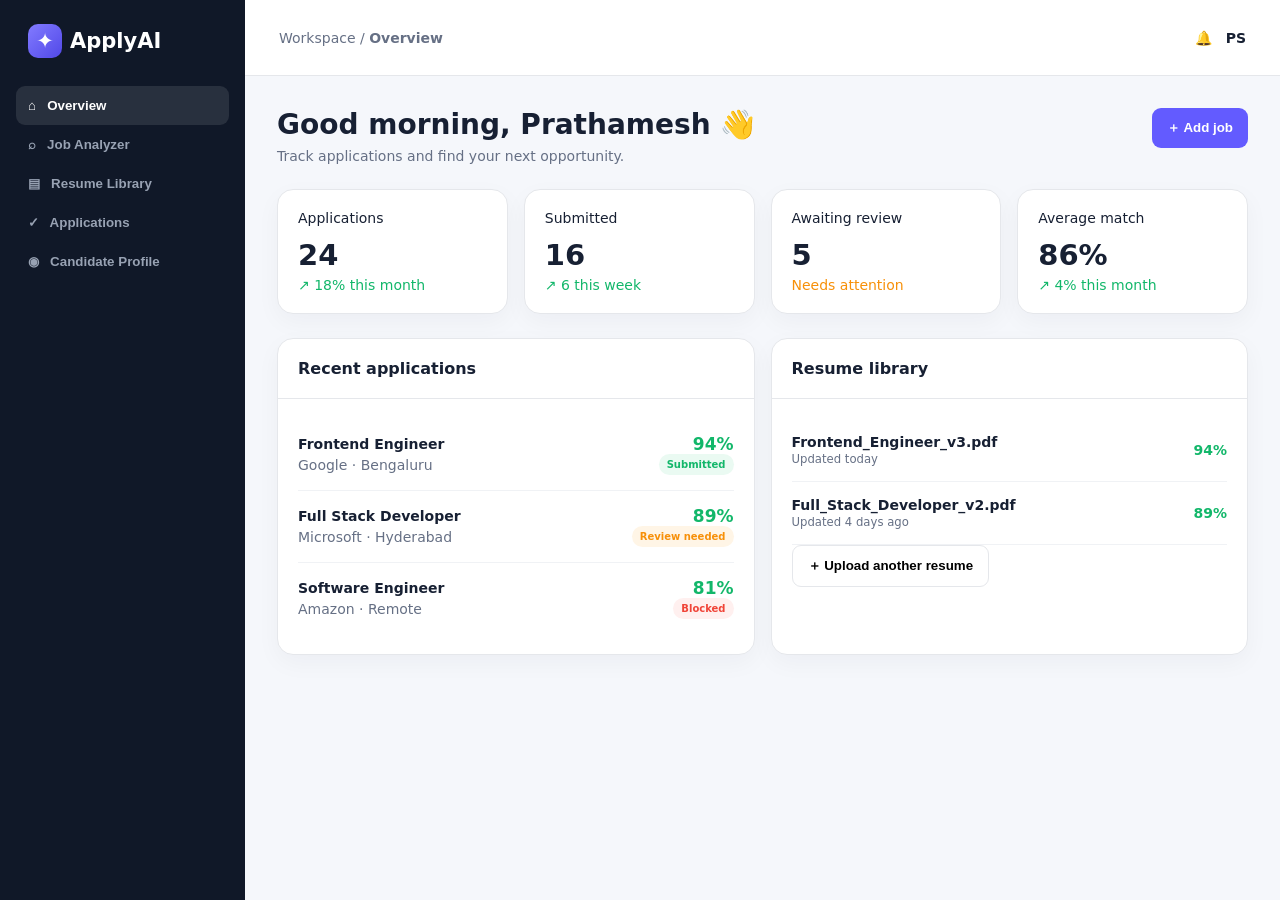
==== frontend/index.html @ 6082a5fd "Create initial AI Job Application Agent project with UI, API, Docker, and extension" ====
<!doctype html>
<html lang="en">
<head>
<meta charset="utf-8"><meta name="viewport" content="width=device-width,initial-scale=1"><title>ApplyAI</title>
<style>
:root{--bg:#f5f7fb;--card:#fff;--dark:#101828;--muted:#667085;--primary:#635bff;--green:#12b76a;--orange:#f79009;--red:#f04438;--border:#e5e7eb}*{box-sizing:border-box}body{margin:0;background:var(--bg);color:#172033;font:14px Inter,system-ui,sans-serif}.app{display:flex;min-height:100vh}.side{width:245px;position:fixed;inset:0 auto 0 0;background:var(--dark);color:#fff;padding:24px 16px}.brand{font-size:21px;font-weight:800;padding:0 12px 28px}.brand b{display:inline-grid;place-items:center;width:34px;height:34px;margin-right:8px;border-radius:10px;background:linear-gradient(135deg,#827bff,#5148e8)}.nav{width:100%;display:block;padding:12px;border:0;border-radius:9px;background:transparent;color:#98a2b3;text-align:left;cursor:pointer}.nav:hover,.nav.active{background:#ffffff1a;color:#fff}.main{width:calc(100% - 245px);margin-left:245px}.top{height:76px;display:flex;align-items:center;justify-content:space-between;padding:0 34px;border-bottom:1px solid var(--border);background:#fff}.content{max-width:1500px;margin:auto;padding:32px}.heading{display:flex;justify-content:space-between;align-items:start;margin-bottom:25px}.heading h1{margin:0 0 7px;font-size:28px}.muted{color:var(--muted)}button{cursor:pointer;border:0;border-radius:9px;padding:11px 15px;font-weight:700}.primary{background:var(--primary);color:#fff}.secondary{background:#fff;border:1px solid var(--border)}.stats,.grid{display:grid;grid-template-columns:repeat(4,1fr);gap:16px}.grid{grid-template-columns:repeat(2,1fr);margin-top:24px}.card{background:var(--card);border:1px solid var(--border);border-radius:16px;box-shadow:0 8px 25px #1018280a}.card h2,.card header{margin:0;padding:20px;border-bottom:1px solid var(--border);font-size:16px}.body{padding:20px}.stat{padding:20px}.stat strong{display:block;margin:12px 0 5px;font-size:29px}.green{color:var(--green)}.orange{color:var(--orange)}.red{color:var(--red)}.job{display:flex;justify-content:space-between;align-items:center;padding:15px 0;border-bottom:1px solid #f0f2f5}.job:last-child{border:0}.jobtitle{font-weight:800;margin-bottom:5px}.score{font-weight:800;color:var(--green);font-size:17px;text-align:right}.badge{display:inline-block;padding:5px 8px;border-radius:20px;font-size:10px;font-weight:800;background:#eafaf2;color:var(--green)}.review{background:#fff5e6;color:var(--orange)}.blocked{background:#fff0ef;color:var(--red)}.page{display:none}.page.active{display:block}.form{max-width:850px}.field{margin-bottom:16px}.field label{display:block;margin-bottom:7px;font-weight:700;font-size:12px}.field input,.field textarea{width:100%;padding:12px;border:1px solid var(--border);border-radius:9px}.field textarea{min-height:140px}.result{display:none;margin-top:20px;padding:20px;border:1px solid #ccebd9;border-radius:12px;background:#f4fff8}.pill{display:inline-block;margin:4px;padding:6px 9px;background:#eff8ff;color:#175cd3;border-radius:6px;font-size:11px;font-weight:700}@media(max-width:850px){.side{display:none}.main{width:100%;margin:0}.stats,.grid{grid-template-columns:1fr 1fr}.content{padding:20px}}@media(max-width:520px){.stats,.grid{grid-template-columns:1fr}.top{padding:0 18px}}
</style></head>
<body><div class="app"><aside class="side"><div class="brand"><b>✦</b>ApplyAI</div><button class="nav active" data-page="overview">⌂ &nbsp; Overview</button><button class="nav" data-page="jobs">⌕ &nbsp; Job Analyzer</button><button class="nav" data-page="resumes">▤ &nbsp; Resume Library</button><button class="nav" data-page="applications">✓ &nbsp; Applications</button><button class="nav" data-page="profile">◉ &nbsp; Candidate Profile</button></aside><main class="main"><header class="top"><span class="muted">Workspace / <b id="crumb">Overview</b></span><span>🔔 &nbsp; <b>PS</b></span></header><div class="content">
<section id="overview" class="page active"><div class="heading"><div><h1>Good morning, Prathamesh 👋</h1><span class="muted">Track applications and find your next opportunity.</span></div><button class="primary" onclick="show('jobs')">＋ Add job</button></div><div class="stats"><div class="card stat">Applications<strong>24</strong><span class="green">↗ 18% this month</span></div><div class="card stat">Submitted<strong>16</strong><span class="green">↗ 6 this week</span></div><div class="card stat">Awaiting review<strong>5</strong><span class="orange">Needs attention</span></div><div class="card stat">Average match<strong>86%</strong><span class="green">↗ 4% this month</span></div></div><div class="grid"><div class="card"><h2>Recent applications</h2><div class="body"><div class="job"><div><div class="jobtitle">Frontend Engineer</div><span class="muted">Google · Bengaluru</span></div><div><div class="score">94%</div><span class="badge">Submitted</span></div></div><div class="job"><div><div class="jobtitle">Full Stack Developer</div><span class="muted">Microsoft · Hyderabad</span></div><div><div class="score">89%</div><span class="badge review">Review needed</span></div></div><div class="job"><div><div class="jobtitle">Software Engineer</div><span class="muted">Amazon · Remote</span></div><div><div class="score">81%</div><span class="badge blocked">Blocked</span></div></div></div></div><div class="card"><h2>Resume library</h2><div class="body"><div class="job"><div><b>Frontend_Engineer_v3.pdf</b><br><small class="muted">Updated today</small></div><b class="green">94%</b></div><div class="job"><div><b>Full_Stack_Developer_v2.pdf</b><br><small class="muted">Updated 4 days ago</small></div><b class="green">89%</b></div><button class="secondary" onclick="show('resumes')">＋ Upload another resume</button></div></div></div></section>
<section id="jobs" class="page"><div class="heading"><div><h1>Job analyzer</h1><span class="muted">Paste a job URL and description to compare resumes.</span></div></div><div class="card form"><h2>Analyze a new job</h2><div class="body"><div class="field"><label>Job URL</label><input id="url" placeholder="https://company.com/careers/job"></div><div class="field"><label>Job description</label><textarea id="description" placeholder="Paste the job description here..."></textarea></div><button class="primary" onclick="analyze()">Analyze with AI</button><div id="result" class="result"><h3>Best resume: Frontend_Engineer_v3.pdf</h3><p class="muted">This resume is the strongest fit for the role.</p><b class="green" style="font-size:28px">94% match</b><div><span class="pill">React</span><span class="pill">TypeScript</span><span class="pill">Next.js</span><span class="pill">API</span></div><br><button class="primary" onclick="alert('Review screen opened. Approval is required before submission.')">Continue to review</button></div></div></div></section>
<section id="resumes" class="page"><div class="heading"><div><h1>Resume library</h1><span class="muted">Manage resume versions used for matching.</span></div></div><div class="card"><h2>Your resumes</h2><div class="body"><div class="job"><b>Frontend_Engineer_v3.pdf</b><span class="green">94% best fit</span></div><div class="job"><b>Full_Stack_Developer_v2.pdf</b><span class="green">89%</span></div><div class="job"><b>Backend_Engineer_v1.docx</b><span class="green">81%</span></div><input type="file" accept=".pdf,.doc,.docx" style="margin-top:18px"></div></div></section>
<section id="applications" class="page"><div class="heading"><div><h1>Applications</h1><span class="muted">Track every application in one place.</span></div><button class="secondary" onclick="alert('Spreadsheet export started')">Export spreadsheet</button></div><div class="card"><h2>Application tracker</h2><div class="body"><div class="job"><div><b>Google · Frontend Engineer</b><br><small class="muted">Applied today · Frontend_Engineer_v3.pdf</small></div><span class="badge">Submitted</span></div><div class="job"><div><b>Microsoft · Full Stack Developer</b><br><small class="muted">Needs user review</small></div><span class="badge review">Review needed</span></div><div class="job"><div><b>Amazon · Software Engineer</b><br><small class="muted">CAPTCHA detected</small></div><span class="badge blocked">Blocked</span></div></div></div></section>
<section id="profile" class="page"><div class="heading"><div><h1>Candidate profile</h1><span class="muted">Store verified information for safe autofill.</span></div></div><div class="card form"><h2>Personal information</h2><div class="body"><div class="grid" style="margin:0"><div class="field"><label>First name</label><input value="Prathamesh"></div><div class="field"><label>Last name</label><input value="Salke"></div><div class="field"><label>Email</label><input value="candidate@example.com"></div><div class="field"><label>Phone</label><input value="+91 98765 43210"></div></div><div class="field"><label>Education</label><textarea>Bachelor of Computer Applications</textarea></div><div class="field"><label>Experience summary</label><textarea>Frontend developer with experience building React and TypeScript applications.</textarea></div><button class="primary" onclick="alert('Profile saved')">Save changes</button></div></div></section>
</div></main></div><script>const labels={overview:'Overview',jobs:'Job Analyzer',resumes:'Resume Library',applications:'Applications',profile:'Candidate Profile'};function show(id){document.querySelectorAll('.page').forEach(x=>x.classList.remove('active'));document.getElementById(id).classList.add('active');document.querySelectorAll('.nav').forEach(x=>x.classList.toggle('active',x.dataset.page===id));document.getElementById('crumb').textContent=labels[id];scrollTo(0,0)}document.querySelectorAll('.nav').forEach(x=>x.onclick=()=>show(x.dataset.page));function analyze(){if(!document.getElementById('url').value||!document.getElementById('description').value)return alert('Enter a job URL and description');document.getElementById('result').style.display='block'}</script></body></html>
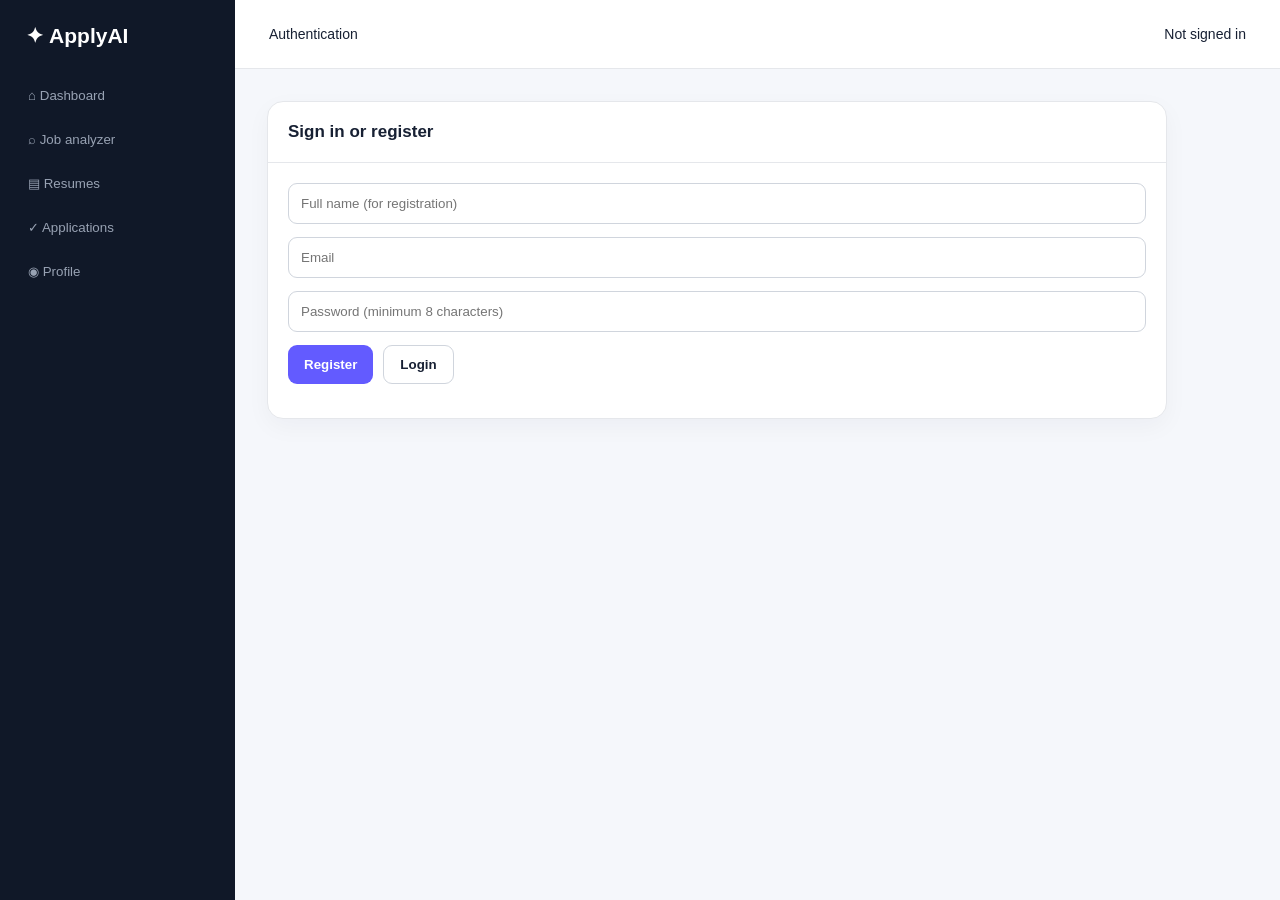
==== commit f28e549b: "Implement runnable full MVP with persistent backend, auth, parsing, matching, UI, extension, and Doc" ====
--- a/frontend/index.html
+++ b/frontend/index.html
@@ -1,14 +1,3 @@
 <!doctype html>
-<html lang="en">
-<head>
-<meta charset="utf-8"><meta name="viewport" content="width=device-width,initial-scale=1"><title>ApplyAI</title>
-<style>
-:root{--bg:#f5f7fb;--card:#fff;--dark:#101828;--muted:#667085;--primary:#635bff;--green:#12b76a;--orange:#f79009;--red:#f04438;--border:#e5e7eb}*{box-sizing:border-box}body{margin:0;background:var(--bg);color:#172033;font:14px Inter,system-ui,sans-serif}.app{display:flex;min-height:100vh}.side{width:245px;position:fixed;inset:0 auto 0 0;background:var(--dark);color:#fff;padding:24px 16px}.brand{font-size:21px;font-weight:800;padding:0 12px 28px}.brand b{display:inline-grid;place-items:center;width:34px;height:34px;margin-right:8px;border-radius:10px;background:linear-gradient(135deg,#827bff,#5148e8)}.nav{width:100%;display:block;padding:12px;border:0;border-radius:9px;background:transparent;color:#98a2b3;text-align:left;cursor:pointer}.nav:hover,.nav.active{background:#ffffff1a;color:#fff}.main{width:calc(100% - 245px);margin-left:245px}.top{height:76px;display:flex;align-items:center;justify-content:space-between;padding:0 34px;border-bottom:1px solid var(--border);background:#fff}.content{max-width:1500px;margin:auto;padding:32px}.heading{display:flex;justify-content:space-between;align-items:start;margin-bottom:25px}.heading h1{margin:0 0 7px;font-size:28px}.muted{color:var(--muted)}button{cursor:pointer;border:0;border-radius:9px;padding:11px 15px;font-weight:700}.primary{background:var(--primary);color:#fff}.secondary{background:#fff;border:1px solid var(--border)}.stats,.grid{display:grid;grid-template-columns:repeat(4,1fr);gap:16px}.grid{grid-template-columns:repeat(2,1fr);margin-top:24px}.card{background:var(--card);border:1px solid var(--border);border-radius:16px;box-shadow:0 8px 25px #1018280a}.card h2,.card header{margin:0;padding:20px;border-bottom:1px solid var(--border);font-size:16px}.body{padding:20px}.stat{padding:20px}.stat strong{display:block;margin:12px 0 5px;font-size:29px}.green{color:var(--green)}.orange{color:var(--orange)}.red{color:var(--red)}.job{display:flex;justify-content:space-between;align-items:center;padding:15px 0;border-bottom:1px solid #f0f2f5}.job:last-child{border:0}.jobtitle{font-weight:800;margin-bottom:5px}.score{font-weight:800;color:var(--green);font-size:17px;text-align:right}.badge{display:inline-block;padding:5px 8px;border-radius:20px;font-size:10px;font-weight:800;background:#eafaf2;color:var(--green)}.review{background:#fff5e6;color:var(--orange)}.blocked{background:#fff0ef;color:var(--red)}.page{display:none}.page.active{display:block}.form{max-width:850px}.field{margin-bottom:16px}.field label{display:block;margin-bottom:7px;font-weight:700;font-size:12px}.field input,.field textarea{width:100%;padding:12px;border:1px solid var(--border);border-radius:9px}.field textarea{min-height:140px}.result{display:none;margin-top:20px;padding:20px;border:1px solid #ccebd9;border-radius:12px;background:#f4fff8}.pill{display:inline-block;margin:4px;padding:6px 9px;background:#eff8ff;color:#175cd3;border-radius:6px;font-size:11px;font-weight:700}@media(max-width:850px){.side{display:none}.main{width:100%;margin:0}.stats,.grid{grid-template-columns:1fr 1fr}.content{padding:20px}}@media(max-width:520px){.stats,.grid{grid-template-columns:1fr}.top{padding:0 18px}}
-</style></head>
-<body><div class="app"><aside class="side"><div class="brand"><b>✦</b>ApplyAI</div><button class="nav active" data-page="overview">⌂ &nbsp; Overview</button><button class="nav" data-page="jobs">⌕ &nbsp; Job Analyzer</button><button class="nav" data-page="resumes">▤ &nbsp; Resume Library</button><button class="nav" data-page="applications">✓ &nbsp; Applications</button><button class="nav" data-page="profile">◉ &nbsp; Candidate Profile</button></aside><main class="main"><header class="top"><span class="muted">Workspace / <b id="crumb">Overview</b></span><span>🔔 &nbsp; <b>PS</b></span></header><div class="content">
-<section id="overview" class="page active"><div class="heading"><div><h1>Good morning, Prathamesh 👋</h1><span class="muted">Track applications and find your next opportunity.</span></div><button class="primary" onclick="show('jobs')">＋ Add job</button></div><div class="stats"><div class="card stat">Applications<strong>24</strong><span class="green">↗ 18% this month</span></div><div class="card stat">Submitted<strong>16</strong><span class="green">↗ 6 this week</span></div><div class="card stat">Awaiting review<strong>5</strong><span class="orange">Needs attention</span></div><div class="card stat">Average match<strong>86%</strong><span class="green">↗ 4% this month</span></div></div><div class="grid"><div class="card"><h2>Recent applications</h2><div class="body"><div class="job"><div><div class="jobtitle">Frontend Engineer</div><span class="muted">Google · Bengaluru</span></div><div><div class="score">94%</div><span class="badge">Submitted</span></div></div><div class="job"><div><div class="jobtitle">Full Stack Developer</div><span class="muted">Microsoft · Hyderabad</span></div><div><div class="score">89%</div><span class="badge review">Review needed</span></div></div><div class="job"><div><div class="jobtitle">Software Engineer</div><span class="muted">Amazon · Remote</span></div><div><div class="score">81%</div><span class="badge blocked">Blocked</span></div></div></div></div><div class="card"><h2>Resume library</h2><div class="body"><div class="job"><div><b>Frontend_Engineer_v3.pdf</b><br><small class="muted">Updated today</small></div><b class="green">94%</b></div><div class="job"><div><b>Full_Stack_Developer_v2.pdf</b><br><small class="muted">Updated 4 days ago</small></div><b class="green">89%</b></div><button class="secondary" onclick="show('resumes')">＋ Upload another resume</button></div></div></div></section>
-<section id="jobs" class="page"><div class="heading"><div><h1>Job analyzer</h1><span class="muted">Paste a job URL and description to compare resumes.</span></div></div><div class="card form"><h2>Analyze a new job</h2><div class="body"><div class="field"><label>Job URL</label><input id="url" placeholder="https://company.com/careers/job"></div><div class="field"><label>Job description</label><textarea id="description" placeholder="Paste the job description here..."></textarea></div><button class="primary" onclick="analyze()">Analyze with AI</button><div id="result" class="result"><h3>Best resume: Frontend_Engineer_v3.pdf</h3><p class="muted">This resume is the strongest fit for the role.</p><b class="green" style="font-size:28px">94% match</b><div><span class="pill">React</span><span class="pill">TypeScript</span><span class="pill">Next.js</span><span class="pill">API</span></div><br><button class="primary" onclick="alert('Review screen opened. Approval is required before submission.')">Continue to review</button></div></div></div></section>
-<section id="resumes" class="page"><div class="heading"><div><h1>Resume library</h1><span class="muted">Manage resume versions used for matching.</span></div></div><div class="card"><h2>Your resumes</h2><div class="body"><div class="job"><b>Frontend_Engineer_v3.pdf</b><span class="green">94% best fit</span></div><div class="job"><b>Full_Stack_Developer_v2.pdf</b><span class="green">89%</span></div><div class="job"><b>Backend_Engineer_v1.docx</b><span class="green">81%</span></div><input type="file" accept=".pdf,.doc,.docx" style="margin-top:18px"></div></div></section>
-<section id="applications" class="page"><div class="heading"><div><h1>Applications</h1><span class="muted">Track every application in one place.</span></div><button class="secondary" onclick="alert('Spreadsheet export started')">Export spreadsheet</button></div><div class="card"><h2>Application tracker</h2><div class="body"><div class="job"><div><b>Google · Frontend Engineer</b><br><small class="muted">Applied today · Frontend_Engineer_v3.pdf</small></div><span class="badge">Submitted</span></div><div class="job"><div><b>Microsoft · Full Stack Developer</b><br><small class="muted">Needs user review</small></div><span class="badge review">Review needed</span></div><div class="job"><div><b>Amazon · Software Engineer</b><br><small class="muted">CAPTCHA detected</small></div><span class="badge blocked">Blocked</span></div></div></div></section>
-<section id="profile" class="page"><div class="heading"><div><h1>Candidate profile</h1><span class="muted">Store verified information for safe autofill.</span></div></div><div class="card form"><h2>Personal information</h2><div class="body"><div class="grid" style="margin:0"><div class="field"><label>First name</label><input value="Prathamesh"></div><div class="field"><label>Last name</label><input value="Salke"></div><div class="field"><label>Email</label><input value="candidate@example.com"></div><div class="field"><label>Phone</label><input value="+91 98765 43210"></div></div><div class="field"><label>Education</label><textarea>Bachelor of Computer Applications</textarea></div><div class="field"><label>Experience summary</label><textarea>Frontend developer with experience building React and TypeScript applications.</textarea></div><button class="primary" onclick="alert('Profile saved')">Save changes</button></div></div></section>
-</div></main></div><script>const labels={overview:'Overview',jobs:'Job Analyzer',resumes:'Resume Library',applications:'Applications',profile:'Candidate Profile'};function show(id){document.querySelectorAll('.page').forEach(x=>x.classList.remove('active'));document.getElementById(id).classList.add('active');document.querySelectorAll('.nav').forEach(x=>x.classList.toggle('active',x.dataset.page===id));document.getElementById('crumb').textContent=labels[id];scrollTo(0,0)}document.querySelectorAll('.nav').forEach(x=>x.onclick=()=>show(x.dataset.page));function analyze(){if(!document.getElementById('url').value||!document.getElementById('description').value)return alert('Enter a job URL and description');document.getElementById('result').style.display='block'}</script></body></html>
+<html lang="en"><head><meta charset="utf-8"><meta name="viewport" content="width=device-width,initial-scale=1"><title>ApplyAI</title><link rel="stylesheet" href="styles.css"></head>
+<body><div class="layout"><aside><h2>✦ ApplyAI</h2><button data-page="dashboard">⌂ Dashboard</button><button data-page="jobs">⌕ Job analyzer</button><button data-page="resumes">▤ Resumes</button><button data-page="applications">✓ Applications</button><button data-page="profile">◉ Profile</button></aside><main><header><span id="crumb">Dashboard</span><span id="userLabel">Not signed in</span></header><div class="content"><section id="dashboard" class="page active"><div class="heading"><div><h1>Job application workspace</h1><p>Review, match, and track applications safely.</p></div><button class="primary" onclick="showPage('jobs')">＋ Add job</button></div><div class="stats"><div class="card"><small>Applications</small><b id="statApps">0</b></div><div class="card"><small>Resumes</small><b id="statResumes">0</b></div><div class="card"><small>Awaiting review</small><b id="statReview">0</b></div><div class="card"><small>Safety</small><b class="green">Human approval</b></div></div><div class="grid"><div class="card"><h2>Recent applications</h2><div id="recentApps" class="body">Sign in to load applications.</div></div><div class="card"><h2>How it works</h2><div class="body"><ol><li>Save verified profile information.</li><li>Upload multiple resumes.</li><li>Analyze the job description.</li><li>Choose the best resume.</li><li>Review before submitting.</li></ol></div></div></div></section><section id="auth" class="page"><div class="card form"><h2>Sign in or register</h2><div class="body"><input id="authName" placeholder="Full name (for registration)"><input id="authEmail" placeholder="Email"><input id="authPassword" type="password" placeholder="Password (minimum 8 characters)"><div class="actions"><button class="primary" onclick="register()">Register</button><button class="secondary" onclick="login()">Login</button></div><p id="authMessage"></p></div></div></section><section id="jobs" class="page"><div class="heading"><div><h1>Job analyzer</h1><p>Paste a job URL and description.</p></div></div><div class="card form"><h2>Analyze job</h2><div class="body"><input id="jobUrl" placeholder="https://company.com/jobs/123"><input id="jobTitle" placeholder="Job title"><input id="jobCompany" placeholder="Company"><input id="jobLocation" placeholder="Location"><textarea id="jobDescription" placeholder="Paste at least 20 characters of job description"></textarea><button class="primary" onclick="createJob()">Analyze job</button><div id="jobResult"></div></div></div></section><section id="resumes" class="page"><div class="card"><h2>Resume library</h2><div class="body"><input id="resumeFile" type="file" accept=".pdf,.docx,.txt,.md"><button class="primary" onclick="uploadResume()">Upload resume</button><div id="resumeList"></div></div></div></section><section id="applications" class="page"><div class="card"><h2>Applications</h2><div class="body"><button class="secondary" onclick="downloadExport()">Export CSV</button><div id="applicationList"></div></div></div></section><section id="profile" class="page"><div class="card form"><h2>Candidate profile</h2><div class="body"><input id="firstName" placeholder="First name"><input id="lastName" placeholder="Last name"><input id="phone" placeholder="Phone"><input id="location" placeholder="Location"><textarea id="education" placeholder="Education"></textarea><textarea id="experience" placeholder="Experience summary"></textarea><input id="linkedin" placeholder="LinkedIn URL"><input id="github" placeholder="GitHub URL"><input id="workAuth" placeholder="Work authorization"><button class="primary" onclick="saveProfile()">Save profile</button><p id="profileMessage"></p></div></div></section></div></main></div><script src="app.js"></script></body></html>
--- a/frontend/styles.css
+++ b/frontend/styles.css
@@ -0,0 +1 @@
+*{box-sizing:border-box}body{margin:0;background:#f5f7fb;color:#172033;font:14px Arial,sans-serif}.layout{display:flex;min-height:100vh}aside{position:fixed;width:235px;inset:0 auto 0 0;padding:24px 16px;background:#101828;color:white}aside h2{margin:0 0 28px;padding:0 10px}aside button{display:block;width:100%;padding:12px;margin:5px 0;border:0;border-radius:9px;background:transparent;color:#98a2b3;text-align:left;cursor:pointer}aside button:hover,aside button.active{background:#ffffff1a;color:white}main{width:calc(100% - 235px);margin-left:235px}header{display:flex;justify-content:space-between;padding:26px 34px;background:white;border-bottom:1px solid #e5e7eb}.content{max-width:1400px;margin:auto;padding:32px}.page{display:none}.page.active{display:block}.heading{display:flex;justify-content:space-between;align-items:start;margin-bottom:24px}.heading h1{margin:0 0 7px;font-size:28px}.card{background:white;border:1px solid #e5e7eb;border-radius:16px;box-shadow:0 8px 25px #1018280a}.card h2{margin:0;padding:20px;border-bottom:1px solid #e5e7eb;font-size:17px}.body{padding:20px}.stats,.grid{display:grid;grid-template-columns:repeat(4,1fr);gap:16px;margin-bottom:24px}.grid{grid-template-columns:repeat(2,1fr)}.stats .card{padding:20px}.stats b{display:block;margin-top:12px;font-size:28px}.form{max-width:900px}.form input,.form textarea{display:block;width:100%;padding:12px;margin-bottom:13px;border:1px solid #d0d5dd;border-radius:9px}.form textarea{min-height:130px}.primary,.secondary{padding:11px 16px;border-radius:9px;font-weight:bold;cursor:pointer}.primary{border:0;background:#635bff;color:white}.secondary{border:1px solid #d0d5dd;background:white;color:#172033}.actions{display:flex;gap:10px}.row{display:flex;justify-content:space-between;align-items:center;gap:15px;padding:14px 0;border-bottom:1px solid #f0f2f5}.row:last-child{border:0}.green{color:#12b76a}.success{color:#12b76a}.error{color:#d92d20}.result{padding:18px;margin-top:20px;border:1px solid #b7ebc9;border-radius:12px;background:#f4fff8}.badge{padding:5px 9px;border-radius:20px;background:#eafaf2;color:#12b76a;font-size:11px;font-weight:bold}@media(max-width:800px){aside{display:none}main{width:100%;margin:0}.content{padding:20px}.stats,.grid{grid-template-columns:1fr 1fr}}@media(max-width:500px){.stats,.grid{grid-template-columns:1fr}.heading{display:block}.heading button{margin-top:16px}}
